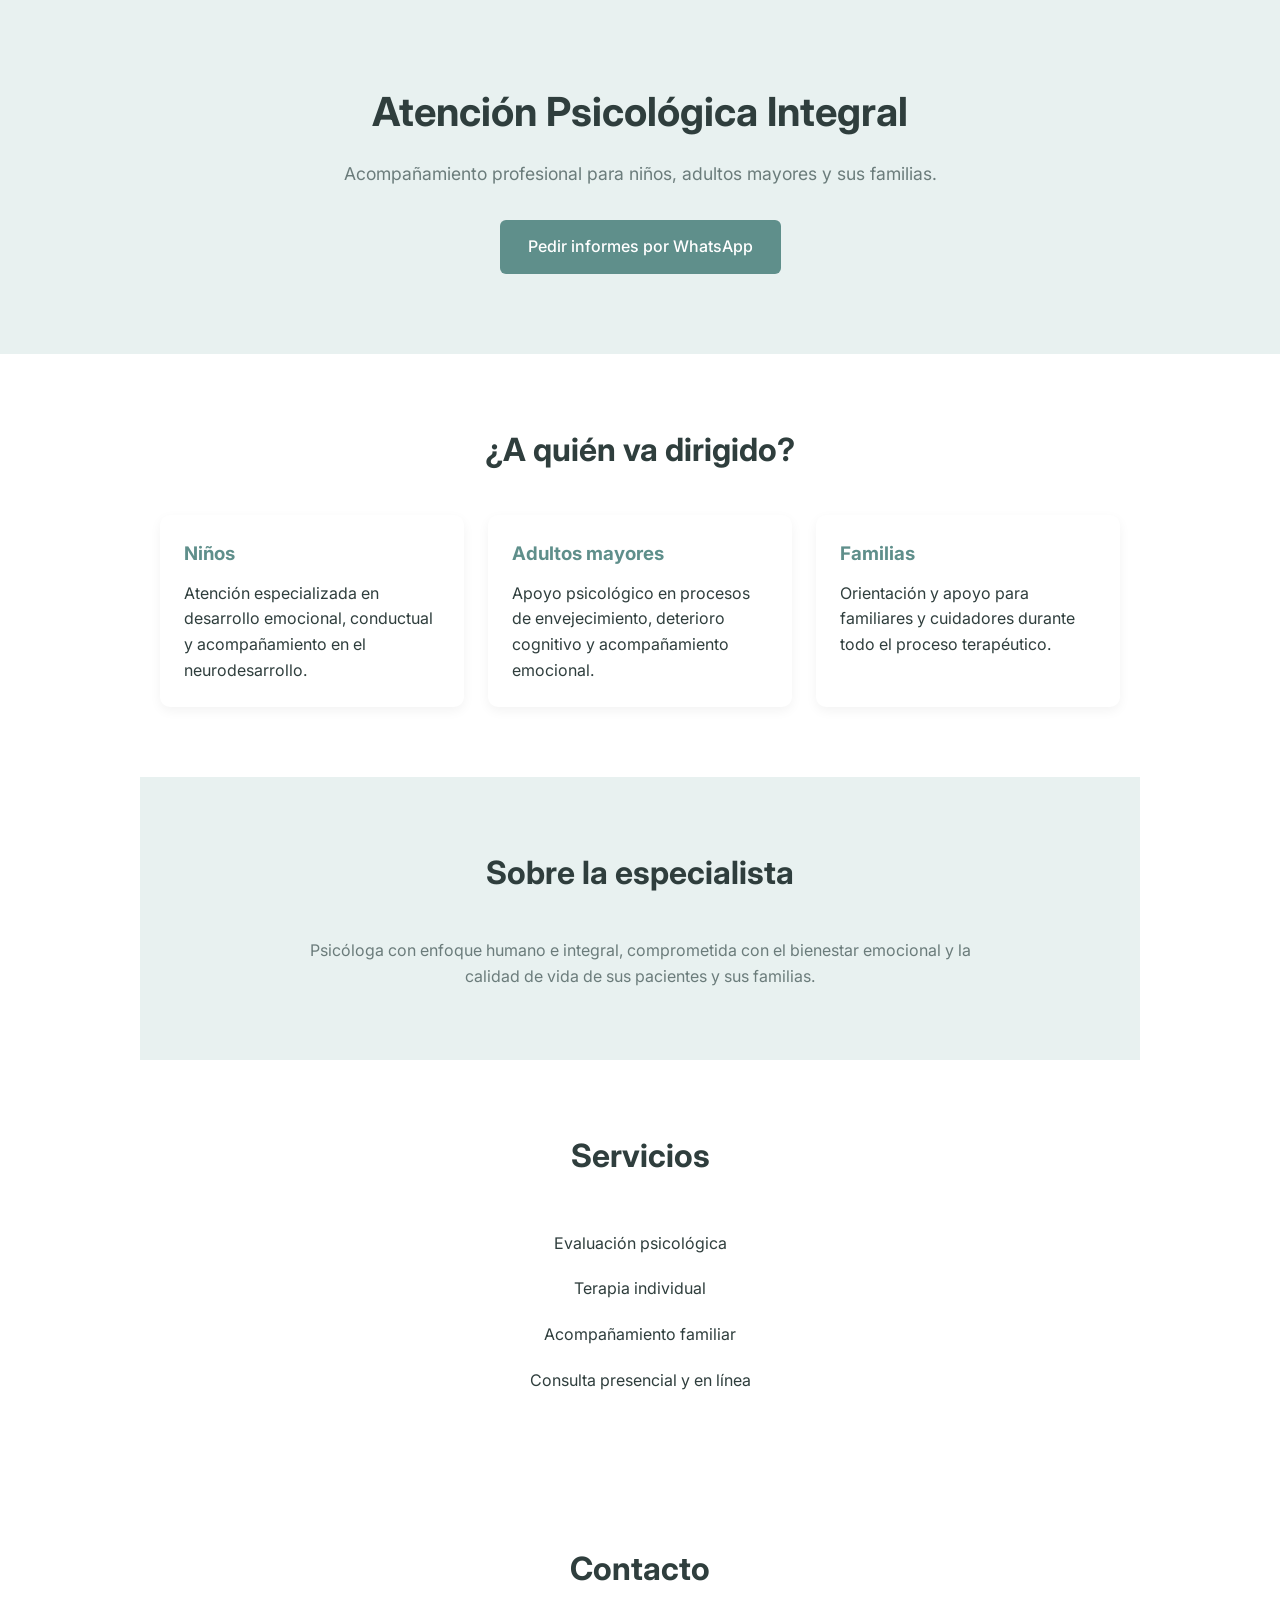
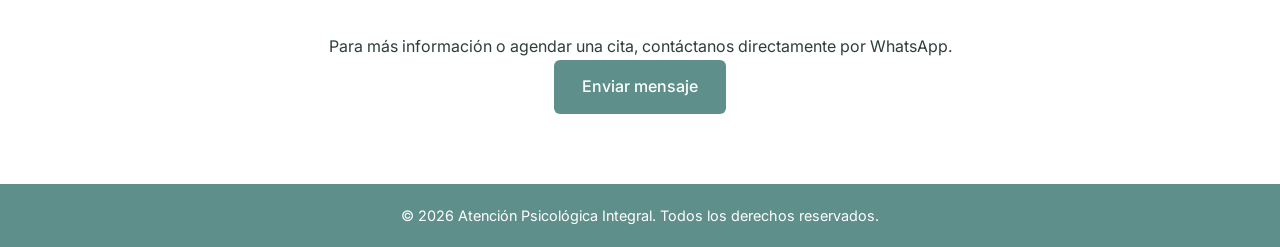
==== index.html @ 4bd4b88a "Web-Ruth: Esqueleto" ====
<!DOCTYPE html>
<html lang="es">
<head>
  <meta charset="UTF-8" />
  <meta name="viewport" content="width=device-width, initial-scale=1.0" />

  <title>Atención Psicológica Integral | Niños y Adultos Mayores</title>
  <meta name="description" content="Atención psicológica integral para niños, adultos mayores y familias. Acompañamiento profesional, humano y personalizado." />

  <!-- Google Fonts -->
  <link rel="preconnect" href="https://fonts.googleapis.com" />
  <link rel="preconnect" href="https://fonts.gstatic.com" crossorigin />
  <link href="https://fonts.googleapis.com/css2?family=Inter:wght@300;400;500;600;700&display=swap" rel="stylesheet" />

  <!-- CSS principal -->
  <link rel="stylesheet" href="css/styles.css" />
</head>
<body>

  <!-- Header / Hero -->
  <header class="hero">
    <div class="hero-content">
      <h1>Atención Psicológica Integral</h1>
      <p class="hero-subtitle">
        Acompañamiento profesional para niños, adultos mayores y sus familias.
      </p>
      <a
        class="btn-primary"
        href="https://wa.me/521XXXXXXXXXX?text=Hola,%20me%20gustaría%20recibir%20información%20sobre%20las%20consultas."
        target="_blank"
        rel="noopener"
      >
        Pedir informes por WhatsApp
      </a>
    </div>
  </header>

  <!-- A quién atiende -->
  <section class="section">
    <h2>¿A quién va dirigido?</h2>
    <div class="cards">
      <div class="card">
        <h3>Niños</h3>
        <p>
          Atención especializada en desarrollo emocional, conductual y
          acompañamiento en el neurodesarrollo.
        </p>
      </div>
      <div class="card">
        <h3>Adultos mayores</h3>
        <p>
          Apoyo psicológico en procesos de envejecimiento, deterioro cognitivo
          y acompañamiento emocional.
        </p>
      </div>
      <div class="card">
        <h3>Familias</h3>
        <p>
          Orientación y apoyo para familiares y cuidadores durante todo el
          proceso terapéutico.
        </p>
      </div>
    </div>
  </section>

  <!-- Sobre la especialista -->
  <section class="section section-light">
    <h2>Sobre la especialista</h2>
    <p class="section-text">
      Psicóloga con enfoque humano e integral, comprometida con el bienestar
      emocional y la calidad de vida de sus pacientes y sus familias.
    </p>
  </section>

  <!-- Servicios -->
  <section class="section">
    <h2>Servicios</h2>
    <ul class="services-list">
      <li>Evaluación psicológica</li>
      <li>Terapia individual</li>
      <li>Acompañamiento familiar</li>
      <li>Consulta presencial y en línea</li>
    </ul>
  </section>

  <!-- Contacto -->
  <section class="section section-contact">
    <h2>Contacto</h2>
    <p>
      Para más información o agendar una cita, contáctanos directamente por
      WhatsApp.
    </p>
    <a
      class="btn-primary"
      href="https://wa.me/521XXXXXXXXXX?text=Hola,%20me%20gustaría%20recibir%20información%20sobre%20las%20consultas."
      target="_blank"
      rel="noopener"
    >
      Enviar mensaje
    </a>
  </section>

  <!-- Footer -->
  <footer class="footer">
    <p>&copy; 2026 Atención Psicológica Integral. Todos los derechos reservados.</p>
  </footer>

  <!-- JS -->
  <script src="js/main.js"></script>
</body>
</html>
---- css/styles.css ----
/* Reset básico */
* {
    margin: 0;
    padding: 0;
    box-sizing: border-box;
  }
  
  /* Variables de color */
  :root {
    --primary: #5f8f8b;
    --secondary: #e8f1f0;
    --text-dark: #2f3e3d;
    --text-light: #6b7c7b;
    --white: #ffffff;
  }
  
  /* Base */
  body {
    font-family: 'Inter', sans-serif;
    color: var(--text-dark);
    line-height: 1.6;
    background-color: var(--white);
  }
  
  /* Hero */
  .hero {
    background-color: var(--secondary);
    padding: 80px 20px;
    text-align: center;
  }
  
  .hero h1 {
    font-size: 2.5rem;
    margin-bottom: 16px;
  }
  
  .hero-subtitle {
    font-size: 1.1rem;
    color: var(--text-light);
    max-width: 600px;
    margin: 0 auto 32px;
  }
  
  /* Botón */
  .btn-primary {
    display: inline-block;
    background-color: var(--primary);
    color: var(--white);
    padding: 14px 28px;
    border-radius: 6px;
    text-decoration: none;
    font-weight: 500;
    transition: background-color 0.3s ease;
  }
  
  .btn-primary:hover {
    background-color: #4e7c78;
  }
  
  /* Secciones */
  .section {
    padding: 70px 20px;
    max-width: 1000px;
    margin: 0 auto;
  }
  
  .section-light {
    background-color: var(--secondary);
  }
  
  .section h2 {
    text-align: center;
    font-size: 2rem;
    margin-bottom: 40px;
  }
  
  /* Cards */
  .cards {
    display: grid;
    grid-template-columns: repeat(auto-fit, minmax(250px, 1fr));
    gap: 24px;
  }
  
  .card {
    background-color: var(--white);
    padding: 24px;
    border-radius: 10px;
    box-shadow: 0 4px 12px rgba(0,0,0,0.05);
  }
  
  .card h3 {
    margin-bottom: 12px;
    color: var(--primary);
  }
  
  /* Texto general */
  .section-text {
    max-width: 700px;
    margin: 0 auto;
    text-align: center;
    color: var(--text-light);
  }
  
  /* Servicios */
  .services-list {
    max-width: 400px;
    margin: 0 auto;
    list-style: none;
  }
  
  .services-list li {
    padding: 10px 0;
    text-align: center;
  }
  
  /* Contacto */
  .section-contact {
    text-align: center;
  }
  
  /* Footer */
  .footer {
    background-color: var(--primary);
    color: var(--white);
    text-align: center;
    padding: 20px;
    font-size: 0.9rem;
  }
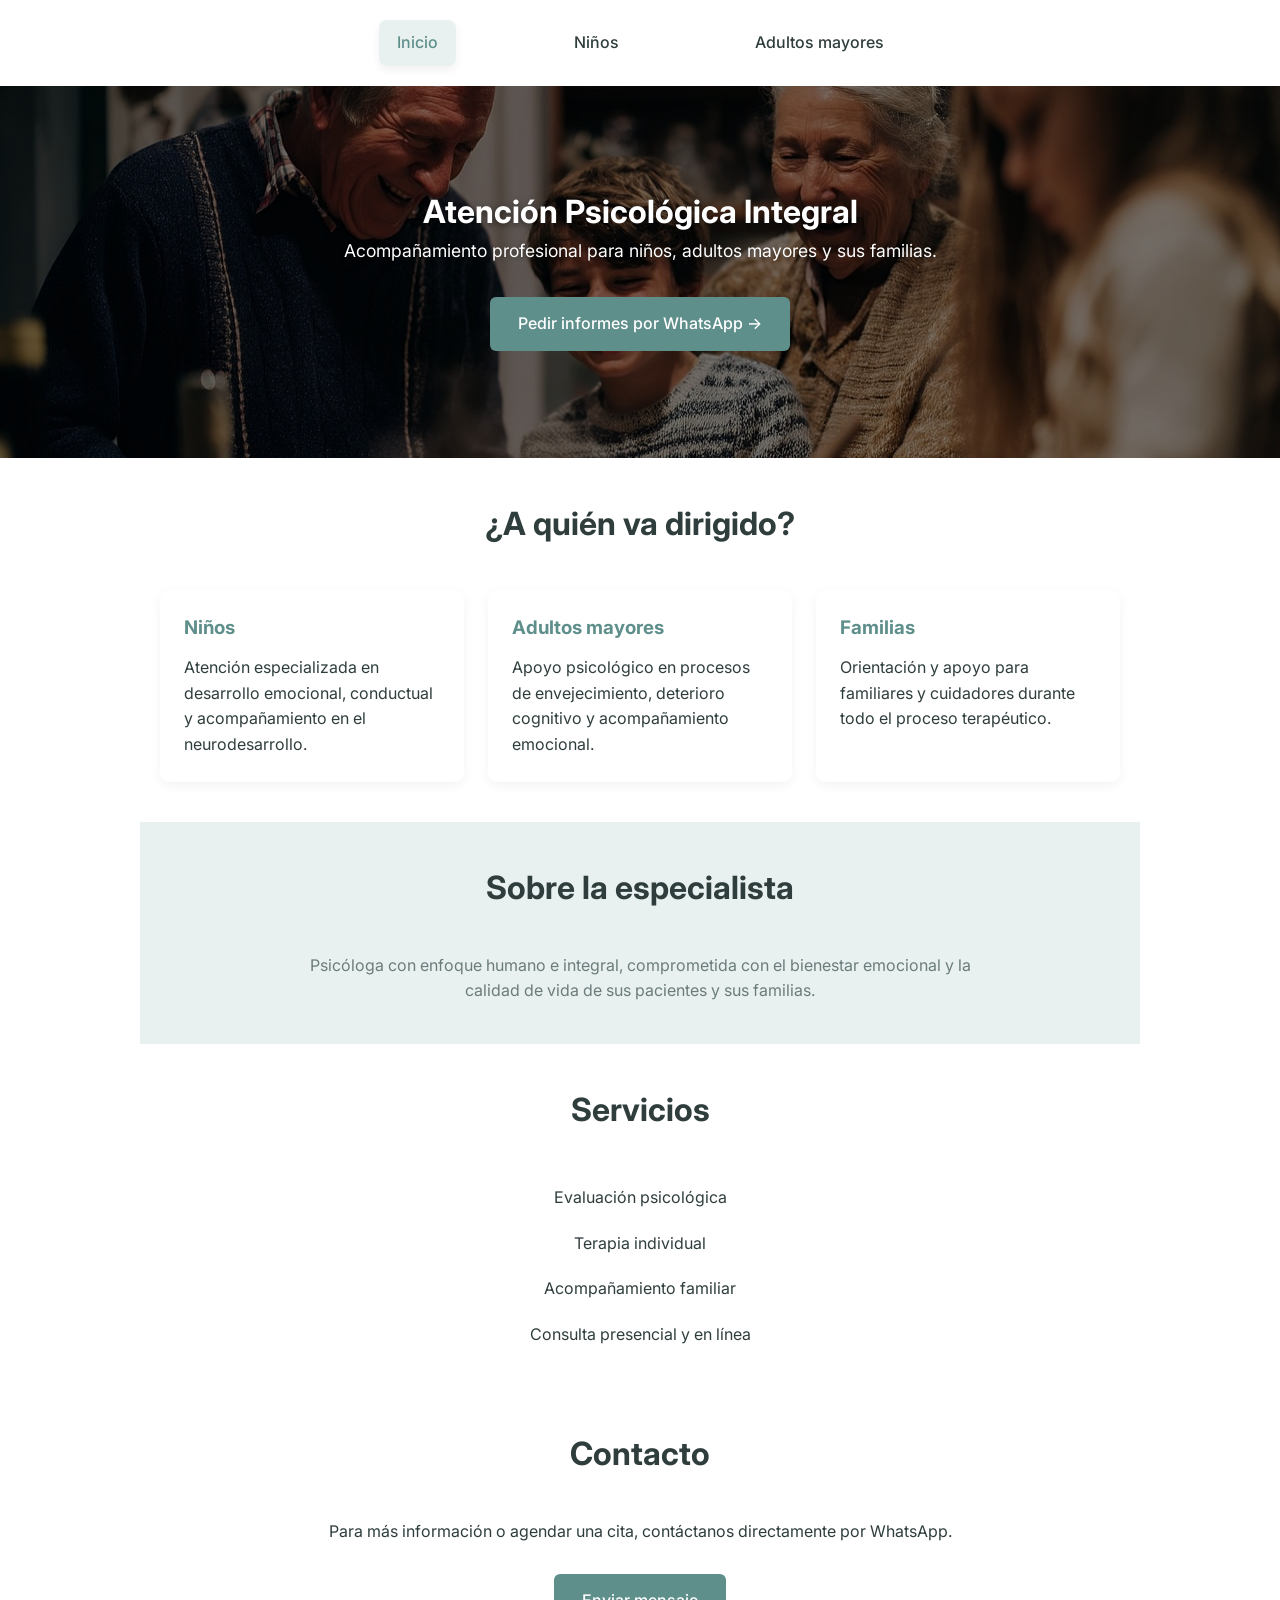
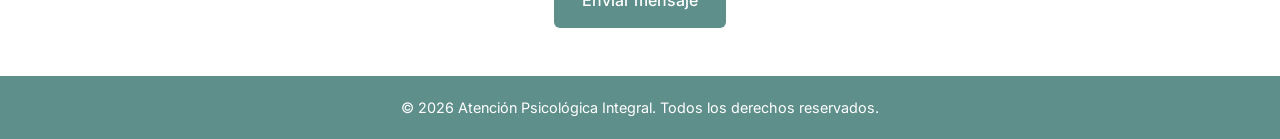
==== commit add22769: "Estilo base estable: hero con imagen, navegación simple y responsive" ====
--- a/index.html
+++ b/index.html
@@ -5,6 +5,12 @@
   <meta name="viewport" content="width=device-width, initial-scale=1.0" />
 
   <title>Atención Psicológica Integral | Niños y Adultos Mayores</title>
+
+  <nav class="nav">
+    <a href="index.html" class="active">Inicio</a>
+    <a href="ninos.html">Niños</a>
+    <a href="adultos-mayores.html">Adultos mayores</a>
+  </nav>
   <meta name="description" content="Atención psicológica integral para niños, adultos mayores y familias. Acompañamiento profesional, humano y personalizado." />
 
   <!-- Google Fonts -->
@@ -25,13 +31,13 @@
         Acompañamiento profesional para niños, adultos mayores y sus familias.
       </p>
       <a
-        class="btn-primary"
-        href="https://wa.me/521XXXXXXXXXX?text=Hola,%20me%20gustaría%20recibir%20información%20sobre%20las%20consultas."
-        target="_blank"
-        rel="noopener"
-      >
-        Pedir informes por WhatsApp
-      </a>
+      class="btn-primary"
+      href="https://wa.me/5214775699709?text=Hola,%20me%20gustaría%20recibir%20información%20sobre%20las%20consultas."
+      target="_blank"
+      rel="noopener"
+    >
+      Pedir informes por WhatsApp <span>→</span>
+    </a>
     </div>
   </header>
 
@@ -40,19 +46,27 @@
     <h2>¿A quién va dirigido?</h2>
     <div class="cards">
       <div class="card">
-        <h3>Niños</h3>
+        <h3>
+          <a href="ninos.html" class="card-title-link">Niños</a>
+        </h3>
         <p>
           Atención especializada en desarrollo emocional, conductual y
           acompañamiento en el neurodesarrollo.
         </p>
       </div>
+  
       <div class="card">
-        <h3>Adultos mayores</h3>
+        <h3>
+          <a href="adultos-mayores.html" class="card-title-link">
+            Adultos mayores
+          </a>
+        </h3>
         <p>
           Apoyo psicológico en procesos de envejecimiento, deterioro cognitivo
           y acompañamiento emocional.
         </p>
       </div>
+  
       <div class="card">
         <h3>Familias</h3>
         <p>
--- a/css/styles.css
+++ b/css/styles.css
@@ -5,125 +5,348 @@
     box-sizing: border-box;
   }
   
-  /* Variables de color */
-  :root {
-    --primary: #5f8f8b;
-    --secondary: #e8f1f0;
-    --text-dark: #2f3e3d;
-    --text-light: #6b7c7b;
-    --white: #ffffff;
+/* Variables de color */
+:root {
+  --primary: #5f8f8b;
+  --secondary: #e8f1f0;
+  --text-dark: #2f3e3d;
+  --text-light: #6b7c7b;
+  --white: #ffffff;
+}
+
+/* Base */
+body {
+  font-family: 'Inter', sans-serif;
+  color: var(--text-dark);
+  line-height: 1.6;
+  background-color: var(--white);
+}
+
+/* =========================
+   HERO HOME
+========================= */
+.hero {
+  position: relative;
+  background-image: url("../Imagenes/familia.jpg");
+  background-size: cover;
+  background-position: center;
+  background-repeat: no-repeat;
+  padding: 100px 20px;
+  text-align: center;
+}
+
+.hero::before {
+  content: "";
+  position: absolute;
+  inset: 0;
+  background-color: rgba(0, 0, 0, 0.5);
+}
+
+.hero-content {
+  position: relative;
+  z-index: 1;
+}
+
+.hero h1 {
+  color: #ffffff;
+  text-shadow: 0 2px 6px rgba(0, 0, 0, 0.5);
+}
+
+.hero-subtitle {
+  font-size: 1.1rem;
+  color: #ffffff;
+  text-shadow: 0 1px 4px rgba(0, 0, 0, 0.35);
+  max-width: 600px;
+  margin: 0 auto 32px;
+}
+
+/* =========================
+   BOTONES
+========================= */
+.btn-primary {
+  display: inline-block;
+  position: relative;
+  overflow: hidden;
+  background-color: var(--primary);
+  color: var(--white);
+  padding: 14px 28px;
+  border-radius: 6px;
+  text-decoration: none;
+  font-weight: 500;
+  transition: background-color 0.3s ease;
+}
+
+.btn-primary:hover {
+  background-color: #4e7c78;
+}
+
+.btn-primary span {
+  display: inline-block;
+  transition: transform 0.25s ease;
+}
+
+.btn-primary:hover span {
+  transform: translateX(6px);
+}
+
+.btn-primary::after {
+  content: "";
+  position: absolute;
+  left: 0;
+  bottom: 0;
+  width: 0%;
+  height: 3px;
+  background-color: #4a5a59;
+  transition: width 0.35s ease;
+}
+
+.btn-primary:hover::after {
+  width: 100%;
+}
+
+/* Botón secundario */
+.btn-secondary {
+  display: inline-block;
+  margin-top: 30px;
+  padding: 12px 24px;
+  border-radius: 6px;
+  border: 2px solid var(--primary);
+  color: var(--primary);
+  text-decoration: none;
+  font-weight: 500;
+  transition: all 0.3s ease;
+}
+
+.btn-secondary:hover {
+  background-color: var(--primary);
+  color: var(--white);
+}
+
+/* =========================
+   NAVEGACIÓN (SIN LOGO)
+========================= */
+.nav {
+  display: flex;
+  justify-content: center;
+  gap: 100px;
+  padding: 20px;
+  background-color: var(--white);
+}
+
+.nav a {
+  text-decoration: none;
+  color: var(--text-dark);
+  font-weight: 500;
+  padding: 10px 18px;
+  border-radius: 8px;
+  transition: all 0.25s ease;
+}
+
+.nav a:hover {
+  background-color: var(--secondary);
+  color: var(--primary);
+  box-shadow: 0 4px 10px rgba(0,0,0,0.06);
+}
+
+.nav a.active {
+  background-color: var(--secondary);
+  color: var(--primary);
+  box-shadow: 0 4px 10px rgba(0,0,0,0.06);
+}
+
+/* =========================
+   SECCIONES GENERALES
+========================= */
+.section {
+  padding: 40px 20px;
+  max-width: 1000px;
+  margin: 0 auto;
+}
+
+.section-light {
+  background-color: var(--secondary);
+}
+
+.section h2 {
+  text-align: center;
+  font-size: 2rem;
+  margin-bottom: 40px;
+}
+
+/* Texto general */
+.section-text {
+  max-width: 700px;
+  margin: 0 auto;
+  text-align: center;
+  color: var(--text-light);
+}
+
+/* =========================
+   CARDS
+========================= */
+.cards {
+  display: grid;
+  grid-template-columns: repeat(auto-fit, minmax(250px, 1fr));
+  gap: 24px;
+}
+
+.card {
+  background-color: var(--white);
+  padding: 24px;
+  border-radius: 10px;
+  box-shadow: 0 4px 12px rgba(0,0,0,0.05);
+}
+
+.card h3 {
+  margin-bottom: 12px;
+  color: var(--primary);
+}
+
+/* Links elegantes en títulos */
+.card-title-link {
+  text-decoration: none;
+  color: var(--primary);
+  position: relative;
+  transition: color 0.25s ease;
+}
+
+.card-title-link::after {
+  content: "";
+  position: absolute;
+  left: 0;
+  bottom: -4px;
+  width: 0%;
+  height: 2px;
+  background-color: var(--primary);
+  transition: width 0.25s ease;
+}
+
+.card-title-link:hover::after {
+  width: 100%;
+}
+
+/* =========================
+   SERVICIOS
+========================= */
+.services-list {
+  max-width: 400px;
+  margin: 0 auto;
+  list-style: none;
+}
+
+.services-list li {
+  padding: 10px 0;
+  text-align: center;
+}
+
+/* =========================
+   LISTAS TERAPÉUTICAS
+========================= */
+.therapy-list {
+  max-width: 700px;
+  margin: 0 auto;
+  list-style: none;
+}
+
+.therapy-list li {
+  padding: 12px 0;
+  border-bottom: 1px solid #e2eaea;
+  color: var(--text-dark);
+}
+
+/* =========================
+   BLOQUE DE ENFOQUE
+========================= */
+.focus-box {
+  max-width: 800px;
+  margin: 0 auto;
+  background-color: var(--white);
+  padding: 30px;
+  border-left: 6px solid var(--primary);
+  border-radius: 6px;
+  box-shadow: 0 4px 10px rgba(0,0,0,0.04);
+}
+
+.focus-box p {
+  color: var(--text-light);
+}
+
+/* =========================
+   HERO PÁGINAS INTERNAS
+========================= */
+.hero-internal {
+  position: relative;
+  background-size: cover;
+  background-position: center;
+  background-repeat: no-repeat;
+  padding: 90px 20px;
+  text-align: center;
+}
+
+.hero-internal::before {
+  content: "";
+  position: absolute;
+  inset: 0;
+  background-color: rgba(0, 0, 0, 0.5);
+}
+
+.hero-internal .hero-content {
+  position: relative;
+  z-index: 1;
+  max-width: 700px;
+  margin: 0 auto;
+}
+
+.hero-internal h1 {
+  color: #ffffff;
+  text-shadow: 0 2px 6px rgba(0, 0, 0, 0.5);
+}
+
+.hero-internal p {
+  color: #ffffff;
+  text-shadow: 0 1px 4px rgba(0, 0, 0, 0.35);
+}
+
+/* Imágenes hero internas */
+.hero-ninos {
+  background-image: url("../Imagenes/ninos.jpg");
+}
+
+.hero-abuelos {
+  background-image: url("../Imagenes/abuelos.jpg");
+}
+
+/* =========================
+   CONTACTO
+========================= */
+.section-contact {
+  text-align: center;
+  padding-top: 30px;
+}
+
+.section-contact p {
+  margin-bottom: 30px;
+}
+
+/* =========================
+   FOOTER
+========================= */
+.footer {
+  background-color: var(--primary);
+  color: var(--white);
+  text-align: center;
+  padding: 20px;
+  font-size: 0.9rem;
+}
+
+/* =========================
+   RESPONSIVE
+========================= */
+@media (max-width: 600px) {
+  .nav {
+    flex-direction: column;
+    align-items: center;
+    gap: 10px;
+    padding: 10px;
   }
-  
-  /* Base */
-  body {
-    font-family: 'Inter', sans-serif;
-    color: var(--text-dark);
-    line-height: 1.6;
-    background-color: var(--white);
-  }
-  
-  /* Hero */
-  .hero {
-    background-color: var(--secondary);
-    padding: 80px 20px;
-    text-align: center;
-  }
-  
-  .hero h1 {
-    font-size: 2.5rem;
-    margin-bottom: 16px;
-  }
-  
-  .hero-subtitle {
-    font-size: 1.1rem;
-    color: var(--text-light);
-    max-width: 600px;
-    margin: 0 auto 32px;
-  }
-  
-  /* Botón */
-  .btn-primary {
-    display: inline-block;
-    background-color: var(--primary);
-    color: var(--white);
-    padding: 14px 28px;
-    border-radius: 6px;
-    text-decoration: none;
-    font-weight: 500;
-    transition: background-color 0.3s ease;
-  }
-  
-  .btn-primary:hover {
-    background-color: #4e7c78;
-  }
-  
-  /* Secciones */
-  .section {
-    padding: 70px 20px;
-    max-width: 1000px;
-    margin: 0 auto;
-  }
-  
-  .section-light {
-    background-color: var(--secondary);
-  }
-  
-  .section h2 {
-    text-align: center;
-    font-size: 2rem;
-    margin-bottom: 40px;
-  }
-  
-  /* Cards */
-  .cards {
-    display: grid;
-    grid-template-columns: repeat(auto-fit, minmax(250px, 1fr));
-    gap: 24px;
-  }
-  
-  .card {
-    background-color: var(--white);
-    padding: 24px;
-    border-radius: 10px;
-    box-shadow: 0 4px 12px rgba(0,0,0,0.05);
-  }
-  
-  .card h3 {
-    margin-bottom: 12px;
-    color: var(--primary);
-  }
-  
-  /* Texto general */
-  .section-text {
-    max-width: 700px;
-    margin: 0 auto;
-    text-align: center;
-    color: var(--text-light);
-  }
-  
-  /* Servicios */
-  .services-list {
-    max-width: 400px;
-    margin: 0 auto;
-    list-style: none;
-  }
-  
-  .services-list li {
-    padding: 10px 0;
-    text-align: center;
-  }
-  
-  /* Contacto */
-  .section-contact {
-    text-align: center;
-  }
-  
-  /* Footer */
-  .footer {
-    background-color: var(--primary);
-    color: var(--white);
-    text-align: center;
-    padding: 20px;
-    font-size: 0.9rem;
-  }
-  +}
